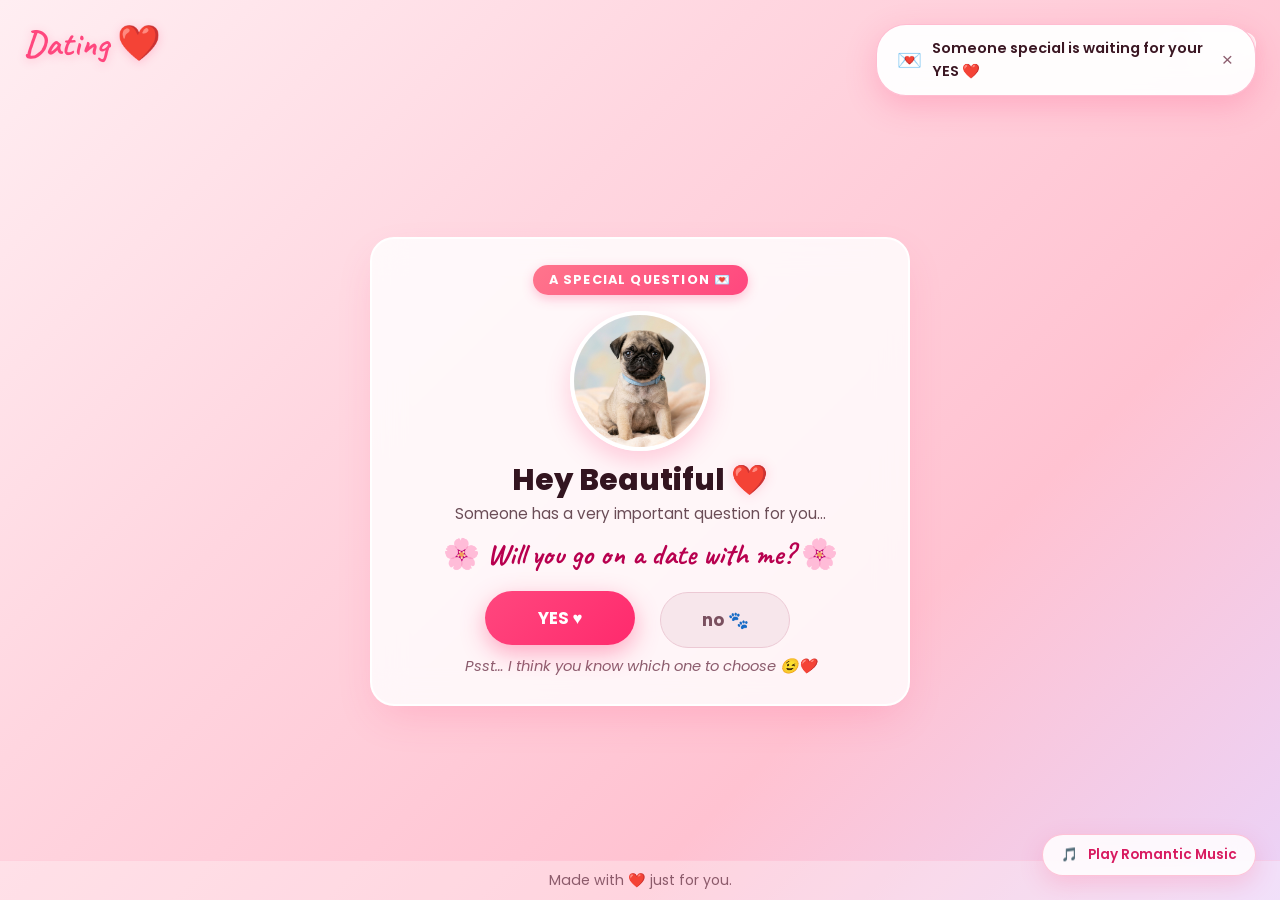
==== index.html @ 222eb2e8 "feat: complete responsive Dating romantic proposal frontend with Vercel support" ====
<!DOCTYPE html>
<html lang="en">
<head>
  <meta charset="UTF-8">
  <meta name="viewport" content="width=device-width, initial-scale=1.0">
  <title>Dating ❤️ — Will You Go On A Date With Me?</title>
  <meta name="description" content="A cute romantic date proposal website created with love.">
  <link rel="stylesheet" href="css/style.css">
  <link rel="icon" href="data:image/svg+xml,<svg xmlns=%22http://www.w3.org/2000/svg%22 viewBox=%220 0 100 100%22><text y=%22.9em%22 font-size=%2290%22>💖</text></svg>">
</head>
<body class="no-scroll">

  <!-- Site Navigation & Progress -->
  <header class="site-header">
    <a href="index.html" class="brand-logo" aria-label="Dating Home">
      <span>Dating</span>
      <span class="heart-icon">❤️</span>
    </a>
    <div class="steps-tracker" aria-label="Proposal Progress">
      <span class="step-dot active" title="Step 1: The Question"></span>
      <span class="step-dot" title="Step 2: Restaurant"></span>
      <span class="step-dot" title="Step 3: Date & Time"></span>
      <span class="step-dot" title="Step 4: Confirmed"></span>
    </div>
  </header>

  <!-- Main Content Wrapper -->
  <main class="page-wrapper">
    <!-- Proposal Card (Initial State) -->
    <article class="glass-card" id="proposal-card">
      <span class="card-badge">A Special Question 💌</span>
      
      <div class="card-character-wrapper">
        <img 
          src="assets/images/proposal-pug.jpg" 
          alt="Cute pug puppy with puppy eyes asking for a date" 
          class="character-img"
          id="proposal-avatar"
        >
      </div>

      <h1 class="page-title">Hey Beautiful <span class="accent-pink">❤️</span></h1>
      <p class="page-subtitle">Someone has a very important question for you…</p>

      <div class="proposal-question">
        🌸 Will you go on a date with me? 🌸
      </div>

      <!-- Interactive Proposal Buttons -->
      <div class="buttons-row" id="buttons-container">
        <!-- Yes Button (Fixed & Accessible) -->
        <button type="button" class="btn btn-primary btn-yes" id="yes-btn">
          YES ♥
        </button>

        <!-- No Button Slot to preserve layout -->
        <div class="no-btn-slot">
          <!-- Playful Runaway No Button -->
          <button type="button" class="btn btn-no" id="no-btn" aria-label="No option">
            no 🐾
          </button>
        </div>
      </div>

      <p class="hint-text" id="hint-msg">Psst… I think you know which one to choose 😉❤️</p>
    </article>

    <!-- Reaction Card (Shown when YES is clicked, inspired by viral reel) -->
    <article class="glass-card" id="reaction-card" style="display: none;">
      <div class="card-character-wrapper">
        <img 
          src="assets/images/proposal-bear.jpg" 
          alt="Celebrating cute teddy bear with a red rose" 
          class="character-img"
        >
      </div>
      <h2 class="page-title">WAIT YOU ACTUALLY SAID YES?? 😭</h2>
      <p class="page-subtitle" style="font-size: 1.15rem; color: #d81b60; font-weight: 600;">
        I was so ready for you to say no 😂
      </p>
      <div style="margin-top: 24px;">
        <button type="button" class="btn btn-primary" id="continue-to-food-btn">
          okay okay! →
        </button>
      </div>
    </article>
  </main>

  <!-- Footer -->
  <footer class="site-footer">
    <p>Made with <span class="heart-icon">❤️</span> just for you.</p>
  </footer>

  <!-- Scripts -->
  <script src="js/background-hearts.js"></script>
  <script src="js/music-player.js"></script>
  <script src="js/proposal.js"></script>
</body>
</html>
---- css/style.css ----
/* ==========================================================================
   Dating ❤️ — Romantic Master Stylesheet
   Color Palette: Romantic pink, rose red, pure white, lavender & rose gold
   ========================================================================== */

@import url('https://fonts.googleapis.com/css2?family=Caveat:wght@600;700&family=Nunito:wght@400;600;700;800&family=Poppins:wght@300;400;500;600;700;800&display=swap');

:root {
  /* Colors */
  --primary: #ff477e;
  --primary-hover: #ff2a6d;
  --primary-glow: rgba(255, 71, 126, 0.45);
  --secondary: #ff758c;
  --accent-purple: #c77dff;
  --accent-rose: #ff85a1;
  --rose-gold: #f4a261;
  
  --bg-gradient: linear-gradient(135deg, #ffeef2 0%, #ffd6e0 35%, #ffc2d1 70%, #ebd3f8 100%);
  --card-bg: rgba(255, 255, 255, 0.82);
  --card-border: rgba(255, 255, 255, 0.95);
  --card-shadow: 0 16px 40px -10px rgba(255, 71, 126, 0.22);
  
  --text-dark: #2c1820;
  --text-muted: #6b4d57;
  --text-pink: #d81b60;

  /* Typography */
  --font-main: 'Poppins', -apple-system, BlinkMacSystemFont, sans-serif;
  --font-romantic: 'Caveat', cursive, sans-serif;
  --font-body: 'Nunito', sans-serif;

  /* Sizing & Transitions */
  --radius-lg: 24px;
  --radius-md: 16px;
  --radius-sm: 10px;
  --transition-smooth: all 0.3s cubic-bezier(0.25, 1, 0.5, 1);
}

/* ==========================================================================
   Base & Reset
   ========================================================================== */
*, *::before, *::after {
  box-sizing: border-box;
  margin: 0;
  padding: 0;
}

html {
  -webkit-text-size-adjust: 100%;
  text-size-adjust: 100%;
  scroll-behavior: smooth;
}

html, body {
  min-height: 100%;
  min-height: 100dvh;
  width: 100%;
}

body {
  font-family: var(--font-main);
  background: var(--bg-gradient);
  background-attachment: fixed;
  color: var(--text-dark);
  line-height: 1.6;
  position: relative;
  overflow-x: hidden;
  display: flex;
  flex-direction: column;
  -webkit-font-smoothing: antialiased;
  -moz-osx-font-smoothing: grayscale;
}

/* Page Layout Container */
.page-wrapper {
  position: relative;
  z-index: 1;
  flex: 1;
  display: flex;
  flex-direction: column;
  justify-content: center;
  align-items: center;
  padding: 24px 16px 80px;
  padding-left: max(16px, env(safe-area-inset-left));
  padding-right: max(16px, env(safe-area-inset-right));
  width: 100%;
  max-width: 1200px;
  margin: 0 auto;
}

/* ==========================================================================
   Continuous Floating Hearts Background (Section 15)
   ========================================================================== */
.heart-background {
  position: fixed;
  inset: 0;
  overflow: hidden;
  pointer-events: none;
  z-index: 0;
}

.floating-heart {
  position: absolute;
  bottom: -60px;
  opacity: 0;
  user-select: none;
  pointer-events: none;
  animation: floatHeartUp linear forwards;
  will-change: transform, opacity;
  display: inline-block;
  line-height: 1;
}

@keyframes floatHeartUp {
  0% {
    transform: translate3d(0, 0, 0) scale(0.35) rotate(0deg);
    opacity: 0;
  }
  15% {
    opacity: 0.85;
  }
  50% {
    transform: translate3d(var(--drift-x, 25px), -50vh, 0) scale(1.15) rotate(var(--rot-deg, 15deg));
    opacity: 0.8;
  }
  85% {
    opacity: 0.45;
  }
  100% {
    transform: translate3d(var(--end-drift-x, -25px), -115vh, 0) scale(1.8) rotate(calc(var(--rot-deg, 15deg) * 2));
    opacity: 0;
  }
}

/* Heart Explosion Particles */
.heart-burst-container {
  position: fixed;
  inset: 0;
  pointer-events: none;
  z-index: 9999;
  overflow: hidden;
}

.burst-heart {
  position: absolute;
  display: inline-block;
  user-select: none;
  animation: burstOut 1.4s cubic-bezier(0.12, 0.8, 0.32, 1) forwards;
  will-change: transform, opacity;
  font-size: 1.6rem;
  line-height: 1;
}

@keyframes burstOut {
  0% {
    transform: translate(-50%, -50%) scale(0.2) rotate(0deg);
    opacity: 1;
  }
  75% {
    opacity: 0.9;
  }
  100% {
    transform: translate(calc(-50% + var(--tx)), calc(-50% + var(--ty))) scale(var(--scale, 1.2)) rotate(var(--rot, 180deg));
    opacity: 0;
  }
}

/* ==========================================================================
   Header & Nav
   ========================================================================== */
.site-header {
  width: 100%;
  display: flex;
  justify-content: space-between;
  align-items: center;
  padding: 16px 24px;
  position: relative;
  z-index: 20;
}

.brand-logo {
  font-family: var(--font-romantic);
  font-size: 2.2rem;
  font-weight: 700;
  color: var(--primary);
  text-decoration: none;
  display: inline-flex;
  align-items: center;
  gap: 8px;
  text-shadow: 0 2px 10px rgba(255, 71, 126, 0.25);
  transition: var(--transition-smooth);
}

.brand-logo:hover {
  transform: scale(1.05);
}

/* Progress Step Tracker */
.steps-tracker {
  display: flex;
  align-items: center;
  gap: 8px;
  background: rgba(255, 255, 255, 0.7);
  backdrop-filter: blur(8px);
  padding: 6px 16px;
  border-radius: 30px;
  border: 1px solid rgba(255, 255, 255, 0.8);
  box-shadow: 0 4px 15px rgba(255, 71, 126, 0.08);
}

.step-dot {
  width: 10px;
  height: 10px;
  border-radius: 50%;
  background: #e2cad0;
  transition: var(--transition-smooth);
}

.step-dot.active {
  background: var(--primary);
  transform: scale(1.3);
  box-shadow: 0 0 8px var(--primary-glow);
}

.step-dot.completed {
  background: var(--secondary);
}

/* ==========================================================================
   Floating Music Button
   ========================================================================== */
.music-floating-btn {
  position: fixed;
  bottom: 24px;
  right: 24px;
  z-index: 90;
  display: inline-flex;
  align-items: center;
  gap: 10px;
  background: rgba(255, 255, 255, 0.85);
  backdrop-filter: blur(12px);
  border: 1.5px solid rgba(255, 71, 126, 0.3);
  color: var(--text-pink);
  padding: 10px 18px;
  border-radius: 30px;
  font-size: 0.85rem;
  font-weight: 600;
  font-family: var(--font-main);
  cursor: pointer;
  box-shadow: 0 8px 25px rgba(255, 71, 126, 0.2);
  transition: var(--transition-smooth);
}

.music-floating-btn:hover {
  transform: translateY(-2px) scale(1.02);
  background: #ffffff;
  box-shadow: 0 12px 30px rgba(255, 71, 126, 0.3);
}

.music-floating-btn.is-playing {
  background: linear-gradient(135deg, #fff0f5 0%, #ffe3ec 100%);
  border-color: var(--primary);
  color: var(--primary);
}

.music-waves {
  display: inline-flex;
  align-items: flex-end;
  gap: 2px;
  height: 14px;
}

.music-waves i {
  display: block;
  width: 3px;
  height: 100%;
  background: var(--primary);
  border-radius: 2px;
  animation: musicWave 1.2s infinite ease-in-out;
}

.music-waves i:nth-child(2) { animation-delay: 0.2s; }
.music-waves i:nth-child(3) { animation-delay: 0.4s; }
.music-waves i:nth-child(4) { animation-delay: 0.6s; }

@keyframes musicWave {
  0%, 100% { height: 4px; }
  50% { height: 14px; }
}

/* ==========================================================================
   Romantic Glass Cards & Containers
   ========================================================================== */
.glass-card {
  background: var(--card-bg);
  backdrop-filter: blur(16px);
  -webkit-backdrop-filter: blur(16px);
  border: 2px solid var(--card-border);
  border-radius: var(--radius-lg);
  box-shadow: var(--card-shadow);
  padding: 40px 32px;
  width: 100%;
  max-width: 620px;
  text-align: center;
  position: relative;
  transition: var(--transition-smooth);
  animation: cardEntrance 0.7s cubic-bezier(0.16, 1, 0.3, 1) forwards;
}

@keyframes cardEntrance {
  0% {
    opacity: 0;
    transform: translateY(28px) scale(0.96);
  }
  100% {
    opacity: 1;
    transform: translateY(0) scale(1);
  }
}

.card-character-wrapper {
  margin: 0 auto 20px;
  width: 170px;
  height: 170px;
  position: relative;
  display: flex;
  align-items: center;
  justify-content: center;
}

.character-img {
  width: 100%;
  height: 100%;
  object-fit: cover;
  border-radius: 50%;
  border: 4px solid #ffffff;
  box-shadow: 0 10px 25px rgba(255, 71, 126, 0.25);
  animation: characterFloat 3.5s ease-in-out infinite;
}

@keyframes characterFloat {
  0%, 100% { transform: translateY(0); }
  50% { transform: translateY(-8px); }
}

.card-badge {
  display: inline-block;
  background: linear-gradient(135deg, #ff758c 0%, #ff477e 100%);
  color: #ffffff;
  font-size: 0.8rem;
  font-weight: 700;
  text-transform: uppercase;
  letter-spacing: 1.2px;
  padding: 5px 16px;
  border-radius: 20px;
  margin-bottom: 16px;
  box-shadow: 0 4px 12px rgba(255, 71, 126, 0.3);
}

.page-title {
  font-size: 2.2rem;
  font-weight: 800;
  color: #331520;
  margin-bottom: 10px;
  line-height: 1.25;
}

.page-title .accent-pink {
  color: var(--primary);
  text-shadow: 0 0 12px rgba(255, 71, 126, 0.25);
}

.page-subtitle {
  font-size: 1.05rem;
  color: var(--text-muted);
  margin-bottom: 24px;
}

.proposal-question {
  font-family: var(--font-romantic);
  font-size: 2.3rem;
  font-weight: 700;
  color: #b8004f;
  margin: 16px 0 28px;
  line-height: 1.3;
}

/* ==========================================================================
   Buttons & Interactive Elements
   ========================================================================== */
.btn {
  display: inline-flex;
  align-items: center;
  justify-content: center;
  gap: 8px;
  padding: 14px 32px;
  border-radius: 35px;
  font-family: var(--font-main);
  font-size: 1.05rem;
  font-weight: 700;
  border: none;
  cursor: pointer;
  transition: var(--transition-smooth);
  text-decoration: none;
  position: relative;
  outline: none;
}

.btn-primary {
  background: linear-gradient(135deg, #ff477e 0%, #ff2a6d 100%);
  color: #ffffff;
  box-shadow: 0 8px 24px var(--primary-glow);
}

.btn-primary:hover {
  transform: translateY(-2px) scale(1.03);
  box-shadow: 0 12px 30px rgba(255, 42, 109, 0.55);
}

/* Yes Button Heartbeat Effect */
.btn-yes {
  position: relative;
  z-index: 5;
  min-width: 150px;
  animation: heartbeat 2.2s infinite;
}

@keyframes heartbeat {
  0% { transform: scale(1); }
  14% { transform: scale(1.06); }
  28% { transform: scale(1); }
  42% { transform: scale(1.08); }
  70% { transform: scale(1); }
}

.btn-yes:hover {
  animation: none;
  transform: scale(1.12);
  box-shadow: 0 14px 35px rgba(255, 42, 109, 0.6);
}

/* Playful Runaway No Button */
.btn-no {
  background: #f7e6eb;
  color: #7a505f;
  border: 1.5px solid #ecc9d4;
  min-width: 130px;
  user-select: none;
  -webkit-user-select: none;
  touch-action: none;
  /* Increased duration by 0.12s (from 0.38s to 0.50s) for extra smooth glide */
  transition: transform 0.50s cubic-bezier(0.22, 1, 0.36, 1);
  will-change: transform;
  cursor: default;
  position: relative;
  z-index: 20;
}

.btn-no:hover, .btn-no:active {
  background: #fdecf2;
}

/* ==========================================================================
   No Scroll Viewport Lock (Page completely non-scrollable)
   ========================================================================== */
body.no-scroll {
  height: 100vh;
  height: 100dvh;
  max-height: 100vh;
  max-height: 100dvh;
  overflow: hidden !important;
}

body.no-scroll .page-wrapper {
  height: calc(100vh - 100px);
  height: calc(100dvh - 100px);
  max-height: calc(100dvh - 100px);
  padding: 8px 16px 14px;
  justify-content: center;
  align-items: center;
  overflow: hidden;
}

body.no-scroll .card-character-wrapper {
  width: clamp(100px, 18vh, 140px);
  height: clamp(100px, 18vh, 140px);
  margin: 0 auto 10px;
}

body.no-scroll .glass-card {
  padding: clamp(18px, 3.5vw, 26px);
  max-width: min(540px, 94vw);
}

body.no-scroll .page-title {
  font-size: clamp(1.4rem, 4vw, 1.85rem);
  margin-bottom: 4px;
}

body.no-scroll .page-subtitle {
  font-size: clamp(0.85rem, 2.5vw, 0.95rem);
  margin-bottom: 10px;
}

body.no-scroll .proposal-question {
  font-size: clamp(1.4rem, 4.5vw, 1.85rem);
  margin: 8px 0 16px;
}

body.no-scroll .buttons-row {
  margin: 8px 0 6px;
  min-height: 54px;
  gap: clamp(10px, 3vw, 20px);
}

body.no-scroll .site-footer {
  padding: 8px 12px;
  padding-bottom: max(8px, env(safe-area-inset-bottom));
}

/* Proposal Buttons Row Container */
.buttons-row {
  display: flex;
  justify-content: center;
  align-items: center;
  gap: clamp(10px, 3vw, 20px);
  position: relative;
  min-height: 60px;
  margin: 16px 0 12px;
  max-width: 100%;
}

/* Fixed anchor for No button so moving it doesn't break layout */
.no-btn-slot {
  display: inline-block;
  min-width: clamp(100px, 28vw, 140px);
  height: 52px;
}

.hint-text {
  font-size: clamp(0.82rem, 2.2vw, 0.92rem);
  color: #8c5d6e;
  font-style: italic;
  margin-top: 10px;
}

/* ==========================================================================
   Food Vibe Selection Grid (Exact match to reel screenshot)
   ========================================================================== */
.food-vibe-container {
  max-width: 500px;
  width: 100%;
  margin: 0 auto;
}

.food-vibe-grid {
  display: grid;
  grid-template-columns: repeat(3, 1fr);
  gap: 16px;
  margin: 28px 0 24px;
}

.food-vibe-card {
  background: rgba(255, 238, 242, 0.6);
  border: 1.5px solid rgba(255, 192, 203, 0.5);
  border-radius: 18px;
  padding: 22px 8px;
  display: flex;
  flex-direction: column;
  align-items: center;
  justify-content: center;
  gap: 10px;
  cursor: pointer;
  transition: all 0.25s cubic-bezier(0.175, 0.885, 0.32, 1.275);
  user-select: none;
}

.food-vibe-card:hover {
  transform: translateY(-4px);
  background: rgba(255, 225, 235, 0.85);
  border-color: rgba(255, 71, 126, 0.45);
  box-shadow: 0 8px 20px rgba(255, 71, 126, 0.16);
}

.food-vibe-card.selected {
  background: #ffe3ec;
  border: 2px solid #e91e63;
  box-shadow: 0 8px 22px rgba(233, 30, 99, 0.26);
  transform: translateY(-4px) scale(1.05);
}

.food-vibe-emoji {
  font-size: 2.4rem;
  line-height: 1;
  transition: transform 0.25s ease;
}

.food-vibe-card:hover .food-vibe-emoji {
  transform: scale(1.15);
}

.food-vibe-card.selected .food-vibe-emoji {
  transform: scale(1.22) rotate(-6deg);
}

.food-vibe-label {
  font-family: var(--font-body);
  font-size: 0.98rem;
  font-weight: 700;
  color: #4a212d;
  letter-spacing: 0.2px;
}

.vibe-subtitle {
  font-size: 0.96rem;
  color: #7d4d5a;
  font-style: italic;
  margin-top: -6px;
  margin-bottom: 20px;
}

/* ==========================================================================
   Restaurant Selection Grid (Page 2)
   ========================================================================== */
.restaurants-container {
  width: 100%;
  max-width: 1100px;
  text-align: center;
}

.restaurant-grid {
  display: grid;
  grid-template-columns: repeat(auto-fit, minmax(260px, 1fr));
  gap: 24px;
  margin: 32px 0;
  width: 100%;
}

.restaurant-card {
  background: var(--card-bg);
  backdrop-filter: blur(14px);
  border: 2px solid var(--card-border);
  border-radius: var(--radius-md);
  overflow: hidden;
  box-shadow: 0 10px 30px rgba(255, 71, 126, 0.12);
  text-align: left;
  display: flex;
  flex-direction: column;
  transition: var(--transition-smooth);
  position: relative;
  cursor: pointer;
}

.restaurant-card:hover {
  transform: translateY(-6px);
  box-shadow: 0 18px 40px rgba(255, 71, 126, 0.24);
  border-color: rgba(255, 71, 126, 0.4);
}

.restaurant-card.selected {
  border-color: var(--primary);
  box-shadow: 0 0 0 3px rgba(255, 71, 126, 0.4), 0 20px 45px rgba(255, 71, 126, 0.3);
  transform: translateY(-8px) scale(1.02);
}

.restaurant-card.selected::before {
  content: '❤️ SELECTED';
  position: absolute;
  top: 14px;
  right: 14px;
  background: var(--primary);
  color: #ffffff;
  font-size: 0.72rem;
  font-weight: 800;
  padding: 4px 12px;
  border-radius: 20px;
  z-index: 10;
  box-shadow: 0 4px 10px rgba(255, 71, 126, 0.4);
  animation: pulseBadge 1.8s infinite;
}

@keyframes pulseBadge {
  0%, 100% { transform: scale(1); }
  50% { transform: scale(1.08); }
}

.restaurant-img-wrap {
  width: 100%;
  height: 190px;
  overflow: hidden;
  position: relative;
}

.restaurant-img {
  width: 100%;
  height: 100%;
  object-fit: cover;
  transition: transform 0.5s ease;
}

.restaurant-card:hover .restaurant-img {
  transform: scale(1.06);
}

.restaurant-rating-badge {
  position: absolute;
  bottom: 12px;
  left: 12px;
  background: rgba(0, 0, 0, 0.65);
  backdrop-filter: blur(6px);
  color: #ffcc00;
  font-size: 0.8rem;
  font-weight: 700;
  padding: 4px 10px;
  border-radius: 20px;
  display: inline-flex;
  align-items: center;
  gap: 4px;
}

.restaurant-info {
  padding: 20px;
  display: flex;
  flex-direction: column;
  flex: 1;
}

.restaurant-name {
  font-size: 1.18rem;
  font-weight: 700;
  color: #381520;
  margin-bottom: 4px;
  line-height: 1.3;
}

.restaurant-location {
  font-size: 0.82rem;
  color: var(--primary);
  font-weight: 600;
  margin-bottom: 8px;
  display: flex;
  align-items: center;
  gap: 4px;
}

.restaurant-tagline {
  font-size: 0.84rem;
  color: #8c5b6b;
  font-weight: 600;
  margin-bottom: 10px;
  font-style: italic;
}

.restaurant-desc {
  font-size: 0.88rem;
  color: var(--text-muted);
  line-height: 1.5;
  margin-bottom: 14px;
  flex-grow: 1;
}

.restaurant-tags {
  display: flex;
  flex-wrap: wrap;
  gap: 6px;
  margin-bottom: 16px;
}

.restaurant-tag {
  background: rgba(255, 71, 126, 0.08);
  color: #b8144b;
  font-size: 0.72rem;
  font-weight: 600;
  padding: 3px 8px;
  border-radius: 6px;
}

.restaurant-card-btn {
  width: 100%;
  padding: 10px 16px;
  font-size: 0.92rem;
  border-radius: 20px;
  background: #ffffff;
  color: var(--primary);
  border: 1.5px solid rgba(255, 71, 126, 0.35);
  font-weight: 700;
  cursor: pointer;
  transition: var(--transition-smooth);
}

.restaurant-card:hover .restaurant-card-btn {
  background: rgba(255, 71, 126, 0.08);
  border-color: var(--primary);
}

.restaurant-card.selected .restaurant-card-btn {
  background: var(--primary);
  color: #ffffff;
  border-color: var(--primary);
}

/* ==========================================================================
   Date Selection Form (Page 3)
   ========================================================================== */
.form-group {
  margin-bottom: 22px;
  text-align: left;
}

.form-label {
  display: block;
  font-size: 0.95rem;
  font-weight: 700;
  color: #3b1723;
  margin-bottom: 8px;
}

.form-input, .form-textarea {
  width: 100%;
  padding: 14px 18px;
  font-family: var(--font-main);
  font-size: 1rem;
  color: var(--text-dark);
  background: rgba(255, 255, 255, 0.9);
  border: 1.5px solid rgba(255, 71, 126, 0.3);
  border-radius: var(--radius-sm);
  outline: none;
  transition: var(--transition-smooth);
  box-shadow: inset 0 2px 6px rgba(0, 0, 0, 0.03);
}

.form-input:focus, .form-textarea:focus {
  border-color: var(--primary);
  background: #ffffff;
  box-shadow: 0 0 0 4px rgba(255, 71, 126, 0.18);
}

.form-textarea {
  resize: vertical;
  min-height: 90px;
}

/* Time Slot Chips */
.time-slots {
  display: grid;
  grid-template-columns: repeat(auto-fit, minmax(130px, 1fr));
  gap: 10px;
}

.time-chip {
  padding: 10px 14px;
  background: rgba(255, 255, 255, 0.85);
  border: 1.5px solid rgba(255, 71, 126, 0.25);
  border-radius: var(--radius-sm);
  color: var(--text-dark);
  font-size: 0.88rem;
  font-weight: 600;
  text-align: center;
  cursor: pointer;
  transition: var(--transition-smooth);
}

.time-chip:hover {
  background: rgba(255, 71, 126, 0.08);
  border-color: var(--primary);
}

.time-chip.active {
  background: linear-gradient(135deg, #ff477e 0%, #ff2a6d 100%);
  color: #ffffff;
  border-color: var(--primary);
  box-shadow: 0 4px 14px rgba(255, 71, 126, 0.35);
}

.date-readable-preview {
  background: linear-gradient(135deg, #fff0f4 0%, #ffe8ee 100%);
  border: 1px dashed #ffaec2;
  border-radius: var(--radius-sm);
  padding: 14px;
  margin: 16px 0 24px;
  font-size: 0.95rem;
  color: #a81c4e;
  font-weight: 600;
}

/* Loading Spinner */
.spinner-hearts {
  display: inline-flex;
  align-items: center;
  gap: 6px;
  font-size: 1.1rem;
  animation: spinSlow 1.4s linear infinite;
}

@keyframes spinSlow {
  0% { transform: rotate(0deg); }
  100% { transform: rotate(360deg); }
}

/* ==========================================================================
   Success Page Highlights (Page 4)
   ========================================================================== */
.success-card {
  max-width: 680px;
  background: rgba(255, 255, 255, 0.88);
  border-color: rgba(255, 255, 255, 1);
  box-shadow: 0 20px 50px -10px rgba(255, 71, 126, 0.35);
}

.love-3000-banner {
  font-family: var(--font-romantic);
  font-size: 3.2rem;
  font-weight: 700;
  color: #d81b60;
  line-height: 1.1;
  margin-bottom: 6px;
  text-shadow: 0 4px 15px rgba(216, 27, 96, 0.25);
  animation: pulseScale 2s infinite ease-in-out;
}

@keyframes pulseScale {
  0%, 100% { transform: scale(1); }
  50% { transform: scale(1.04); }
}

.official-subtitle {
  font-size: 1.25rem;
  font-weight: 800;
  color: #2b121c;
  margin-bottom: 16px;
}

.love-message-box {
  background: linear-gradient(135deg, #fff5f7 0%, #ffeaf0 100%);
  border-left: 4px solid var(--primary);
  border-radius: var(--radius-sm);
  padding: 16px 20px;
  font-size: 0.98rem;
  color: #552735;
  font-style: italic;
  line-height: 1.6;
  margin-bottom: 28px;
  text-align: center;
}

.details-summary-card {
  background: #ffffff;
  border: 1.5px solid #ffd1dc;
  border-radius: var(--radius-md);
  padding: 22px;
  text-align: left;
  margin-bottom: 28px;
  box-shadow: 0 6px 20px rgba(255, 71, 126, 0.08);
}

.detail-line {
  display: flex;
  align-items: flex-start;
  justify-content: space-between;
  padding: 10px 0;
  border-bottom: 1px dashed #f2cfd8;
  font-size: 0.96rem;
}

.detail-line:last-child {
  border-bottom: none;
}

.detail-label {
  font-weight: 700;
  color: #7d334b;
  display: flex;
  align-items: center;
  gap: 6px;
}

.detail-value {
  font-weight: 600;
  color: #222222;
  text-align: right;
  max-width: 60%;
}

.confirmed-badge {
  background: linear-gradient(135deg, #00b894 0%, #00cec9 100%);
  color: #ffffff;
  font-weight: 800;
  font-size: 0.78rem;
  padding: 4px 12px;
  border-radius: 20px;
  letter-spacing: 0.5px;
}

.confirmed-badge.pink {
  background: linear-gradient(135deg, #ff477e 0%, #ff2a6d 100%);
  box-shadow: 0 3px 10px rgba(255, 71, 126, 0.3);
}

/* ==========================================================================
   Toasts & Modal Popups (Section 15)
   ========================================================================== */
.romantic-toast-area {
  position: fixed;
  top: 24px;
  right: 24px;
  z-index: 9999;
  display: flex;
  flex-direction: column;
  gap: 12px;
  pointer-events: none;
}

.romantic-toast {
  pointer-events: auto;
  background: rgba(255, 255, 255, 0.95);
  backdrop-filter: blur(12px);
  border: 1.5px solid rgba(255, 71, 126, 0.35);
  border-radius: 30px;
  padding: 12px 20px;
  display: flex;
  align-items: center;
  gap: 10px;
  box-shadow: 0 10px 30px rgba(255, 71, 126, 0.25);
  animation: toastSlideIn 0.35s cubic-bezier(0.16, 1, 0.3, 1) forwards;
  max-width: 380px;
}

@keyframes toastSlideIn {
  0% {
    opacity: 0;
    transform: translateX(40px) scale(0.9);
  }
  100% {
    opacity: 1;
    transform: translateX(0) scale(1);
  }
}

.toast-fade-out {
  animation: toastFadeOut 0.3s forwards ease-in;
}

@keyframes toastFadeOut {
  to {
    opacity: 0;
    transform: translateY(-15px) scale(0.95);
  }
}

.toast-heart-icon {
  font-size: 1.25rem;
}

.toast-text {
  font-size: 0.9rem;
  font-weight: 600;
  color: #3b1723;
  flex: 1;
}

.toast-close-btn {
  background: transparent;
  border: none;
  font-size: 1.2rem;
  color: #8c5d6e;
  cursor: pointer;
  line-height: 1;
  padding: 2px;
}

/* Romantic Modal Backdrop */
.romantic-modal-backdrop {
  position: fixed;
  inset: 0;
  background: rgba(44, 24, 32, 0.45);
  backdrop-filter: blur(8px);
  z-index: 10000;
  display: flex;
  justify-content: center;
  align-items: center;
  padding: 20px;
  animation: fadeIn 0.3s ease forwards;
}

.romantic-modal-card {
  background: linear-gradient(135deg, #ffffff 0%, #fff2f6 100%);
  border: 2px solid #ffd1dc;
  border-radius: var(--radius-lg);
  padding: 36px 28px;
  max-width: 440px;
  width: 100%;
  text-align: center;
  box-shadow: 0 20px 50px rgba(255, 71, 126, 0.35);
  animation: modalPop 0.35s cubic-bezier(0.18, 0.89, 0.32, 1.28) forwards;
}

@keyframes modalPop {
  0% { transform: scale(0.85); opacity: 0; }
  100% { transform: scale(1); opacity: 1; }
}

.modal-closing {
  animation: fadeOut 0.35s forwards;
}

@keyframes fadeIn { from { opacity: 0; } to { opacity: 1; } }
@keyframes fadeOut { to { opacity: 0; } }

.modal-heart-icon {
  font-size: 3rem;
  margin-bottom: 12px;
  animation: heartbeat 1.5s infinite;
}

.modal-title {
  font-size: 1.6rem;
  font-weight: 800;
  color: #381520;
  margin-bottom: 8px;
}

.modal-subtitle {
  font-size: 1rem;
  color: var(--text-muted);
  margin-bottom: 24px;
}

/* ==========================================================================
   Footer
   ========================================================================== */
.site-footer {
  width: 100%;
  text-align: center;
  padding: 16px;
  font-size: 0.88rem;
  color: #8c5b6b;
  position: relative;
  z-index: 10;
  border-top: 1px solid rgba(255, 71, 126, 0.1);
  background: rgba(255, 255, 255, 0.3);
}

.site-footer .heart-icon {
  color: var(--primary);
  display: inline-block;
  animation: heartbeat 2s infinite;
}

/* ==========================================================================
   Comprehensive Multi-Device Responsive System
   Supports: 320px/360px (compact), 375px/390px/414px (phones),
   768px/820px (tablets), 1024px+ (desktops), landscape & short screens.
   ========================================================================== */

/* 1. Tablets and Medium Devices (max-width: 1024px) */
@media (max-width: 1024px) {
  .page-wrapper {
    padding: 20px 16px 70px;
  }
  .restaurant-grid {
    grid-template-columns: repeat(2, 1fr);
    gap: 20px;
  }
}

/* 2. Small Tablets & Large Phones (max-width: 768px) */
@media (max-width: 768px) {
  .site-header {
    padding: 12px 16px;
    padding-top: max(12px, env(safe-area-inset-top));
  }
  .brand-logo {
    font-size: 1.85rem;
  }
  .steps-tracker {
    padding: 5px 12px;
    gap: 6px;
  }
  .step-dot {
    width: 8px;
    height: 8px;
  }
  .glass-card {
    padding: 28px 20px;
    border-radius: 20px;
  }
  .page-title {
    font-size: 1.8rem;
  }
  .proposal-question {
    font-size: 1.75rem;
  }
  .buttons-row {
    gap: 14px;
  }
  .btn {
    padding: 12px 24px;
    font-size: 0.96rem;
  }
  .food-vibe-grid {
    gap: 12px;
    margin: 20px 0 18px;
  }
  .food-vibe-card {
    padding: 18px 6px;
  }
  .music-floating-btn {
    bottom: max(16px, env(safe-area-inset-bottom));
    right: max(16px, env(safe-area-inset-right));
    padding: 8px 14px;
    font-size: 0.78rem;
  }
  .love-3000-banner {
    font-size: 2.6rem;
  }
  .restaurant-grid {
    grid-template-columns: 1fr;
  }
  .romantic-toast-area {
    top: max(16px, env(safe-area-inset-top));
    right: 14px;
    left: 14px;
  }
  .romantic-toast {
    max-width: 100%;
  }
}

/* 3. Standard Mobile Phones (max-width: 480px) */
@media (max-width: 480px) {
  .site-header {
    padding: 8px 12px;
    padding-top: max(8px, env(safe-area-inset-top));
  }
  .brand-logo {
    font-size: 1.6rem;
  }
  .page-wrapper {
    padding: 12px 10px 70px;
  }
  .glass-card {
    padding: 20px 14px;
    border-radius: 18px;
  }
  .card-character-wrapper {
    width: 120px;
    height: 120px;
    margin: 0 auto 12px;
  }
  .card-badge {
    font-size: 0.72rem;
    padding: 4px 12px;
    margin-bottom: 10px;
  }
  .page-title {
    font-size: 1.55rem;
    line-height: 1.25;
  }
  .page-subtitle {
    font-size: 0.88rem;
    margin-bottom: 16px;
  }
  .proposal-question {
    font-size: 1.55rem;
    margin: 8px 0 14px;
    line-height: 1.25;
  }

  /* Buttons on Mobile */
  .buttons-row {
    gap: 10px;
    min-height: 52px;
    margin: 12px 0 8px;
  }
  .btn {
    padding: 10px 18px;
    font-size: 0.92rem;
    border-radius: 25px;
  }
  .btn-yes {
    min-width: 110px;
  }
  .no-btn-slot {
    min-width: 100px;
    height: 48px;
  }
  .btn-no {
    min-width: 100px;
  }

  /* Food Vibe 3-Column Mobile Layout */
  .food-vibe-container {
    padding: 0 4px;
  }
  .food-vibe-grid {
    grid-template-columns: repeat(3, 1fr);
    gap: 8px;
    margin: 16px 0 14px;
  }
  .food-vibe-card {
    padding: 14px 4px;
    border-radius: 14px;
    gap: 6px;
  }
  .food-vibe-emoji {
    font-size: 1.95rem;
  }
  .food-vibe-label {
    font-size: 0.84rem;
  }
  .vibe-subtitle {
    font-size: 0.86rem;
    margin-bottom: 12px;
  }

  /* Form Elements (iOS auto-zoom prevention: 16px font-size) */
  .form-group {
    margin-bottom: 16px;
  }
  .form-label {
    font-size: 0.88rem;
    margin-bottom: 6px;
  }
  .form-input, .form-textarea {
    font-size: 16px !important;
    padding: 12px 14px;
    border-radius: 10px;
  }
  .time-slots {
    grid-template-columns: repeat(2, 1fr);
    gap: 8px;
  }
  .time-chip {
    padding: 9px 6px;
    font-size: 0.8rem;
    border-radius: 8px;
  }
  .date-readable-preview {
    padding: 10px 12px;
    font-size: 0.86rem;
    margin: 12px 0 18px;
  }

  /* Success Page Mobile Adjustments */
  .love-3000-banner {
    font-size: 2.35rem;
  }
  .official-subtitle {
    font-size: 1.05rem;
    margin-bottom: 12px;
  }
  .love-message-box {
    padding: 12px 14px;
    font-size: 0.88rem;
    margin-bottom: 18px;
  }
  .details-summary-card {
    padding: 14px 12px;
    margin-bottom: 20px;
  }
  .detail-line {
    flex-direction: column;
    align-items: flex-start;
    gap: 2px;
    padding: 7px 0;
  }
  .detail-label {
    font-size: 0.84rem;
  }
  .detail-value {
    max-width: 100%;
    text-align: left;
    word-break: break-word;
    font-size: 0.92rem;
  }

  /* Modals */
  .romantic-modal-card {
    padding: 24px 18px;
  }
  .modal-heart-icon {
    font-size: 2.4rem;
  }
  .modal-title {
    font-size: 1.35rem;
  }
  .modal-subtitle {
    font-size: 0.9rem;
    margin-bottom: 18px;
  }

  /* Floating Music Button on Mobile */
  .music-floating-btn {
    bottom: max(12px, env(safe-area-inset-bottom));
    right: max(12px, env(safe-area-inset-right));
    padding: 7px 12px;
    font-size: 0.74rem;
    gap: 6px;
  }
}

/* 4. Compact Phones & Small Screens (max-width: 360px - e.g. iPhone SE 1st gen) */
@media (max-width: 360px) {
  .glass-card {
    padding: 16px 10px;
    border-radius: 14px;
  }
  .brand-logo {
    font-size: 1.45rem;
  }
  .card-character-wrapper {
    width: 95px;
    height: 95px;
    margin: 0 auto 8px;
  }
  .page-title {
    font-size: 1.35rem;
  }
  .proposal-question {
    font-size: 1.35rem;
  }
  .buttons-row {
    gap: 8px;
  }
  .btn {
    padding: 8px 14px;
    font-size: 0.86rem;
  }
  .btn-yes {
    min-width: 95px;
  }
  .no-btn-slot {
    min-width: 85px;
    height: 44px;
  }
  .btn-no {
    min-width: 85px;
  }
  .food-vibe-grid {
    gap: 5px;
  }
  .food-vibe-card {
    padding: 10px 2px;
  }
  .food-vibe-emoji {
    font-size: 1.65rem;
  }
  .food-vibe-label {
    font-size: 0.76rem;
  }
  .love-3000-banner {
    font-size: 2rem;
  }
}

/* 5. Landscape Mode & Short Screen Heights (max-height: 700px) */
@media (max-height: 700px) {
  body.no-scroll .page-wrapper {
    padding: 4px 12px 8px;
    height: calc(100dvh - 80px);
  }
  body.no-scroll .site-header {
    padding: 6px 14px;
  }
  body.no-scroll .brand-logo {
    font-size: 1.5rem;
  }
  body.no-scroll .card-character-wrapper {
    width: 95px;
    height: 95px;
    margin: 0 auto 6px;
  }
  body.no-scroll .card-badge {
    margin-bottom: 4px;
    padding: 3px 10px;
    font-size: 0.68rem;
  }
  body.no-scroll .glass-card {
    padding: 14px 18px;
  }
  body.no-scroll .page-title {
    font-size: 1.45rem;
    margin-bottom: 2px;
  }
  body.no-scroll .page-subtitle {
    font-size: 0.82rem;
    margin-bottom: 6px;
  }
  body.no-scroll .proposal-question {
    font-size: 1.4rem;
    margin: 4px 0 10px;
  }
  body.no-scroll .buttons-row {
    margin: 6px 0;
    min-height: 46px;
  }
  body.no-scroll .btn {
    padding: 9px 18px;
    font-size: 0.9rem;
  }
  body.no-scroll .hint-text {
    margin-top: 4px;
    font-size: 0.78rem;
  }
  body.no-scroll .food-vibe-grid {
    margin: 12px 0 10px;
    gap: 8px;
  }
  body.no-scroll .food-vibe-card {
    padding: 10px 4px;
  }
  body.no-scroll .food-vibe-emoji {
    font-size: 1.7rem;
  }
  body.no-scroll .site-footer {
    padding: 4px 10px;
    font-size: 0.74rem;
  }
}

/* 6. Ultra-Short Screens (max-height: 520px - Mobile Landscape) */
@media (max-height: 520px) {
  body.no-scroll .card-character-wrapper {
    width: 65px;
    height: 65px;
    margin: 0 auto 3px;
  }
  body.no-scroll .glass-card {
    padding: 8px 14px;
  }
  body.no-scroll .proposal-question {
    font-size: 1.15rem;
    margin: 2px 0 6px;
  }
  body.no-scroll .btn {
    padding: 6px 14px;
    font-size: 0.82rem;
  }
}

/* 7. Touch & Coarse Pointer Optimizations */
@media (hover: none) and (pointer: coarse) {
  .food-vibe-card:hover {
    transform: none;
  }
  .food-vibe-card:active {
    transform: scale(0.96);
    background: #ffe3ec;
  }
  .btn:active {
    transform: scale(0.97);
  }
}

/* 8. Accessibility: prefers-reduced-motion */
@media (prefers-reduced-motion: reduce) {
  *, *::before, *::after {
    animation-duration: 0.01ms !important;
    animation-iteration-count: 1 !important;
    transition-duration: 0.01ms !important;
    scroll-behavior: auto !important;
  }
}
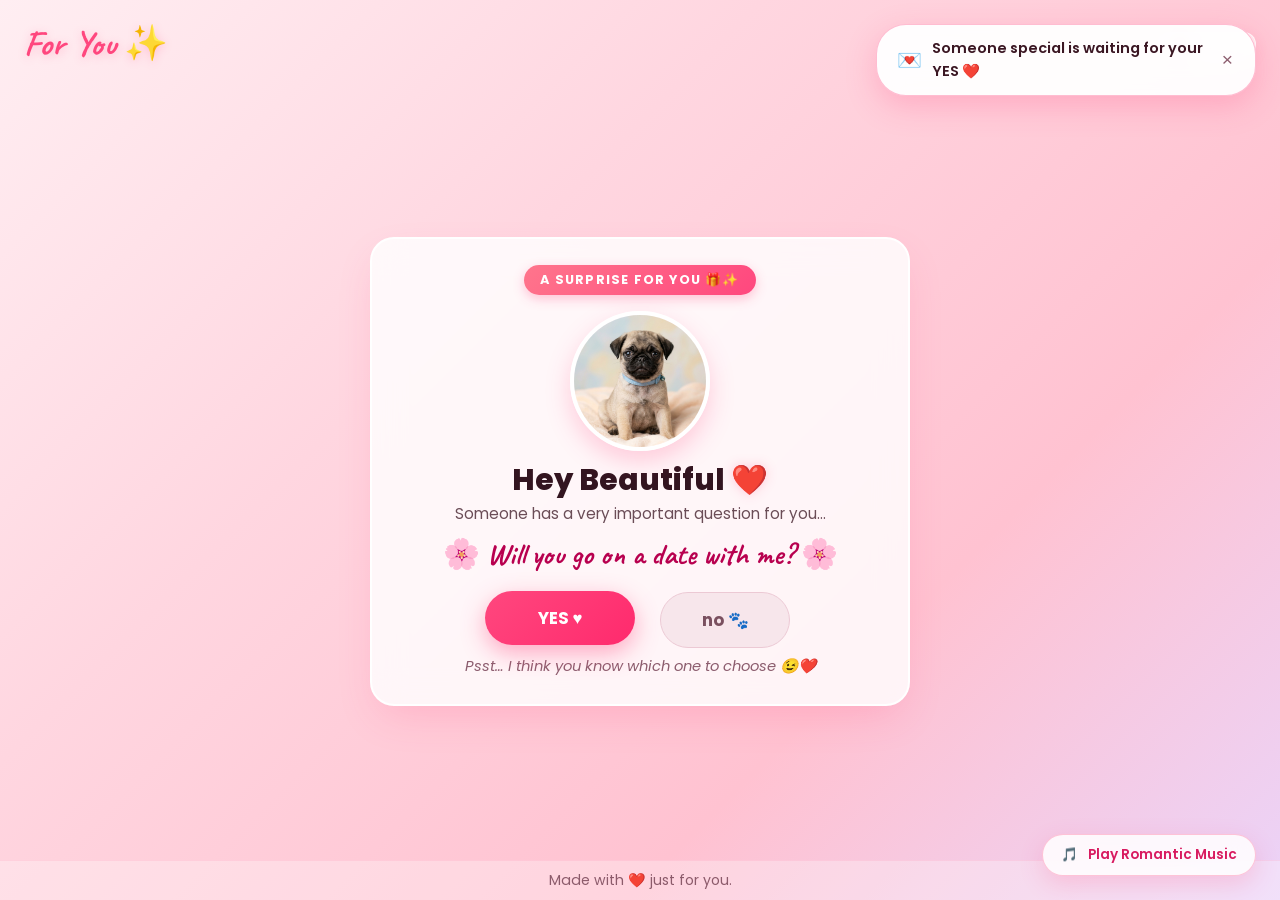
==== commit d65b893f: "feat: disguise titles and preview metadata as an intriguing surprise" ====
--- a/index.html
+++ b/index.html
@@ -3,18 +3,28 @@
 <head>
   <meta charset="UTF-8">
   <meta name="viewport" content="width=device-width, initial-scale=1.0">
-  <title>Dating ❤️ — Will You Go On A Date With Me?</title>
-  <meta name="description" content="A cute romantic date proposal website created with love.">
+  <title>Hey, I have a surprise for you... 🎁✨</title>
+  <meta name="description" content="A special surprise made just for you. Open to see! ✨">
+  
+  <!-- Social Media Link Previews (WhatsApp, Instagram, iMessage) -->
+  <meta property="og:type" content="website">
+  <meta property="og:title" content="Hey, I have a surprise for you... 🎁✨">
+  <meta property="og:description" content="A special surprise made just for you. Open to see! ✨">
+  <meta property="og:site_name" content="A Special Surprise 🎁">
+  <meta name="twitter:card" content="summary">
+  <meta name="twitter:title" content="Hey, I have a surprise for you... 🎁✨">
+  <meta name="twitter:description" content="A special surprise made just for you. Open to see! ✨">
+
   <link rel="stylesheet" href="css/style.css">
-  <link rel="icon" href="data:image/svg+xml,<svg xmlns=%22http://www.w3.org/2000/svg%22 viewBox=%220 0 100 100%22><text y=%22.9em%22 font-size=%2290%22>💖</text></svg>">
+  <link rel="icon" href="data:image/svg+xml,<svg xmlns=%22http://www.w3.org/2000/svg%22 viewBox=%220 0 100 100%22><text y=%22.9em%22 font-size=%2290%22>🎁</text></svg>">
 </head>
 <body class="no-scroll">
 
   <!-- Site Navigation & Progress -->
   <header class="site-header">
-    <a href="index.html" class="brand-logo" aria-label="Dating Home">
-      <span>Dating</span>
-      <span class="heart-icon">❤️</span>
+    <a href="index.html" class="brand-logo" aria-label="A Special Surprise">
+      <span>For You</span>
+      <span class="heart-icon">✨</span>
     </a>
     <div class="steps-tracker" aria-label="Proposal Progress">
       <span class="step-dot active" title="Step 1: The Question"></span>
@@ -28,7 +38,7 @@
   <main class="page-wrapper">
     <!-- Proposal Card (Initial State) -->
     <article class="glass-card" id="proposal-card">
-      <span class="card-badge">A Special Question 💌</span>
+      <span class="card-badge">A Surprise For You 🎁✨</span>
       
       <div class="card-character-wrapper">
         <img 
